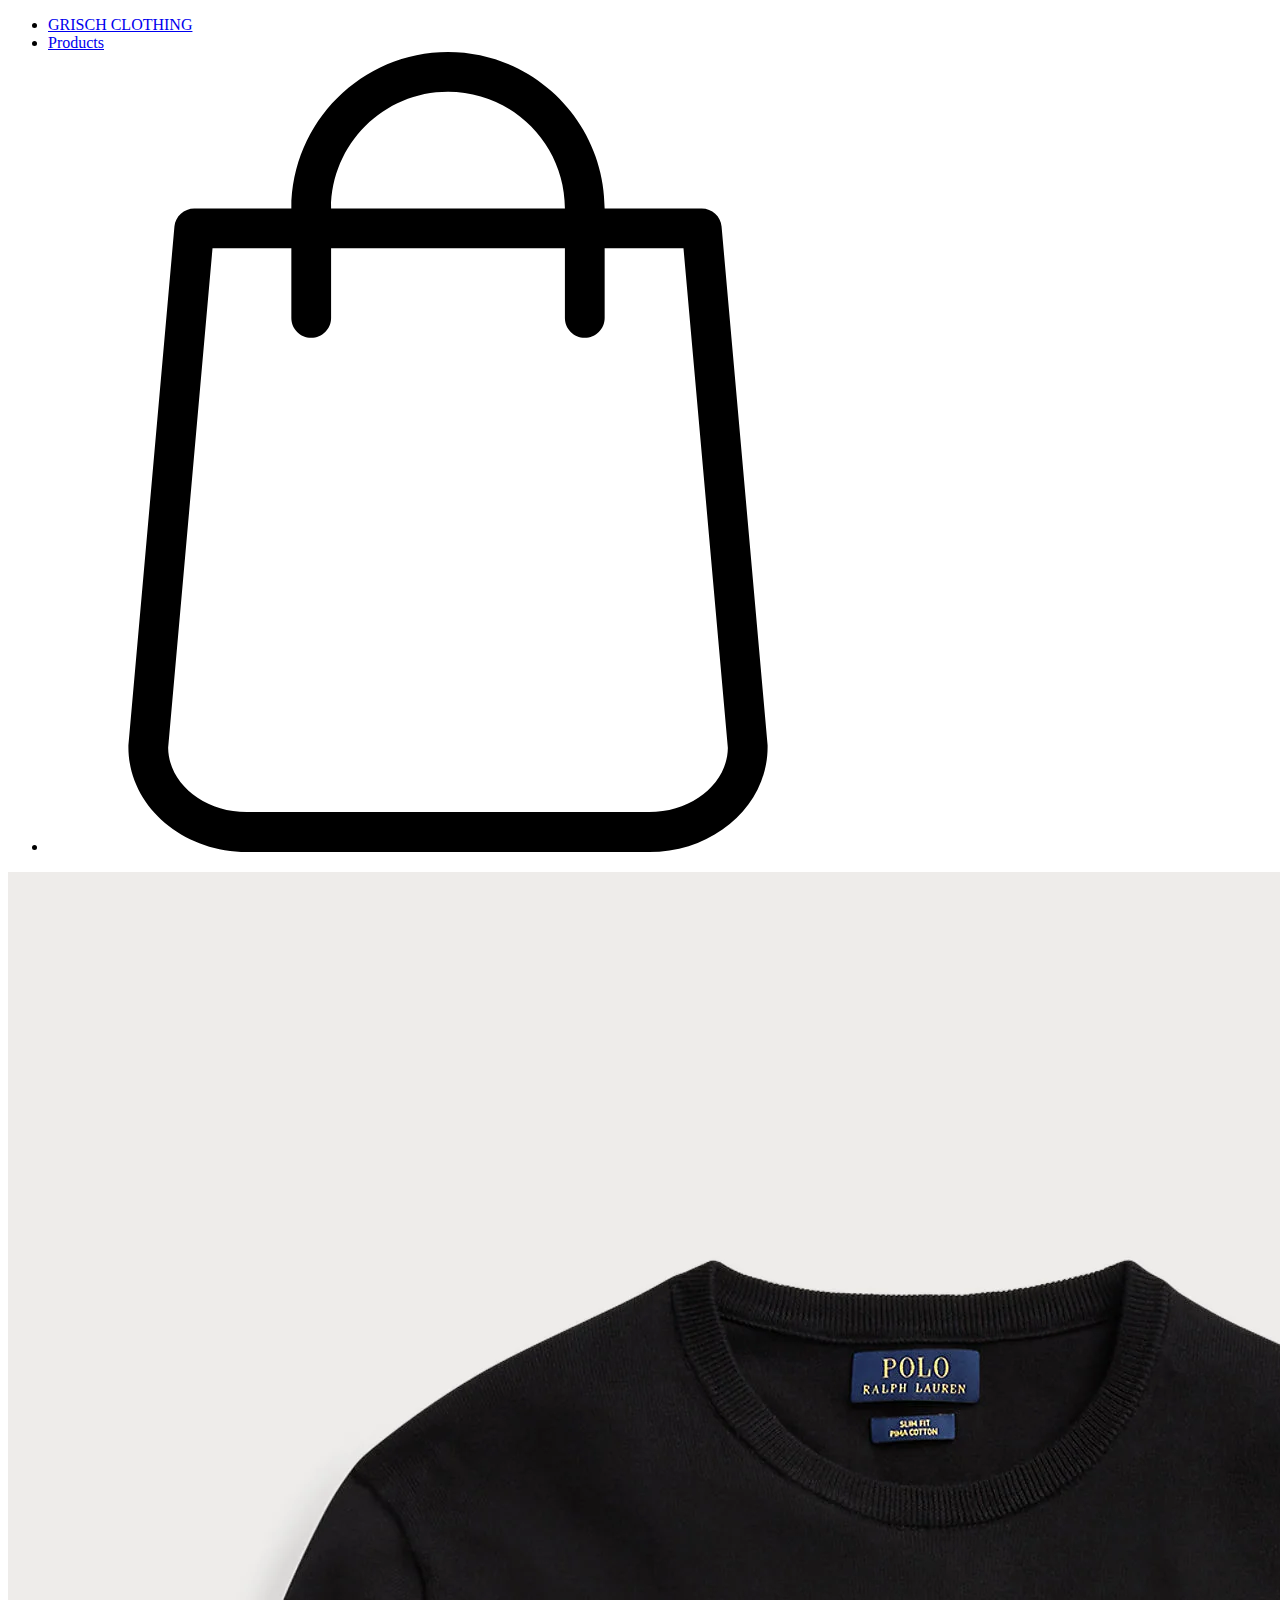
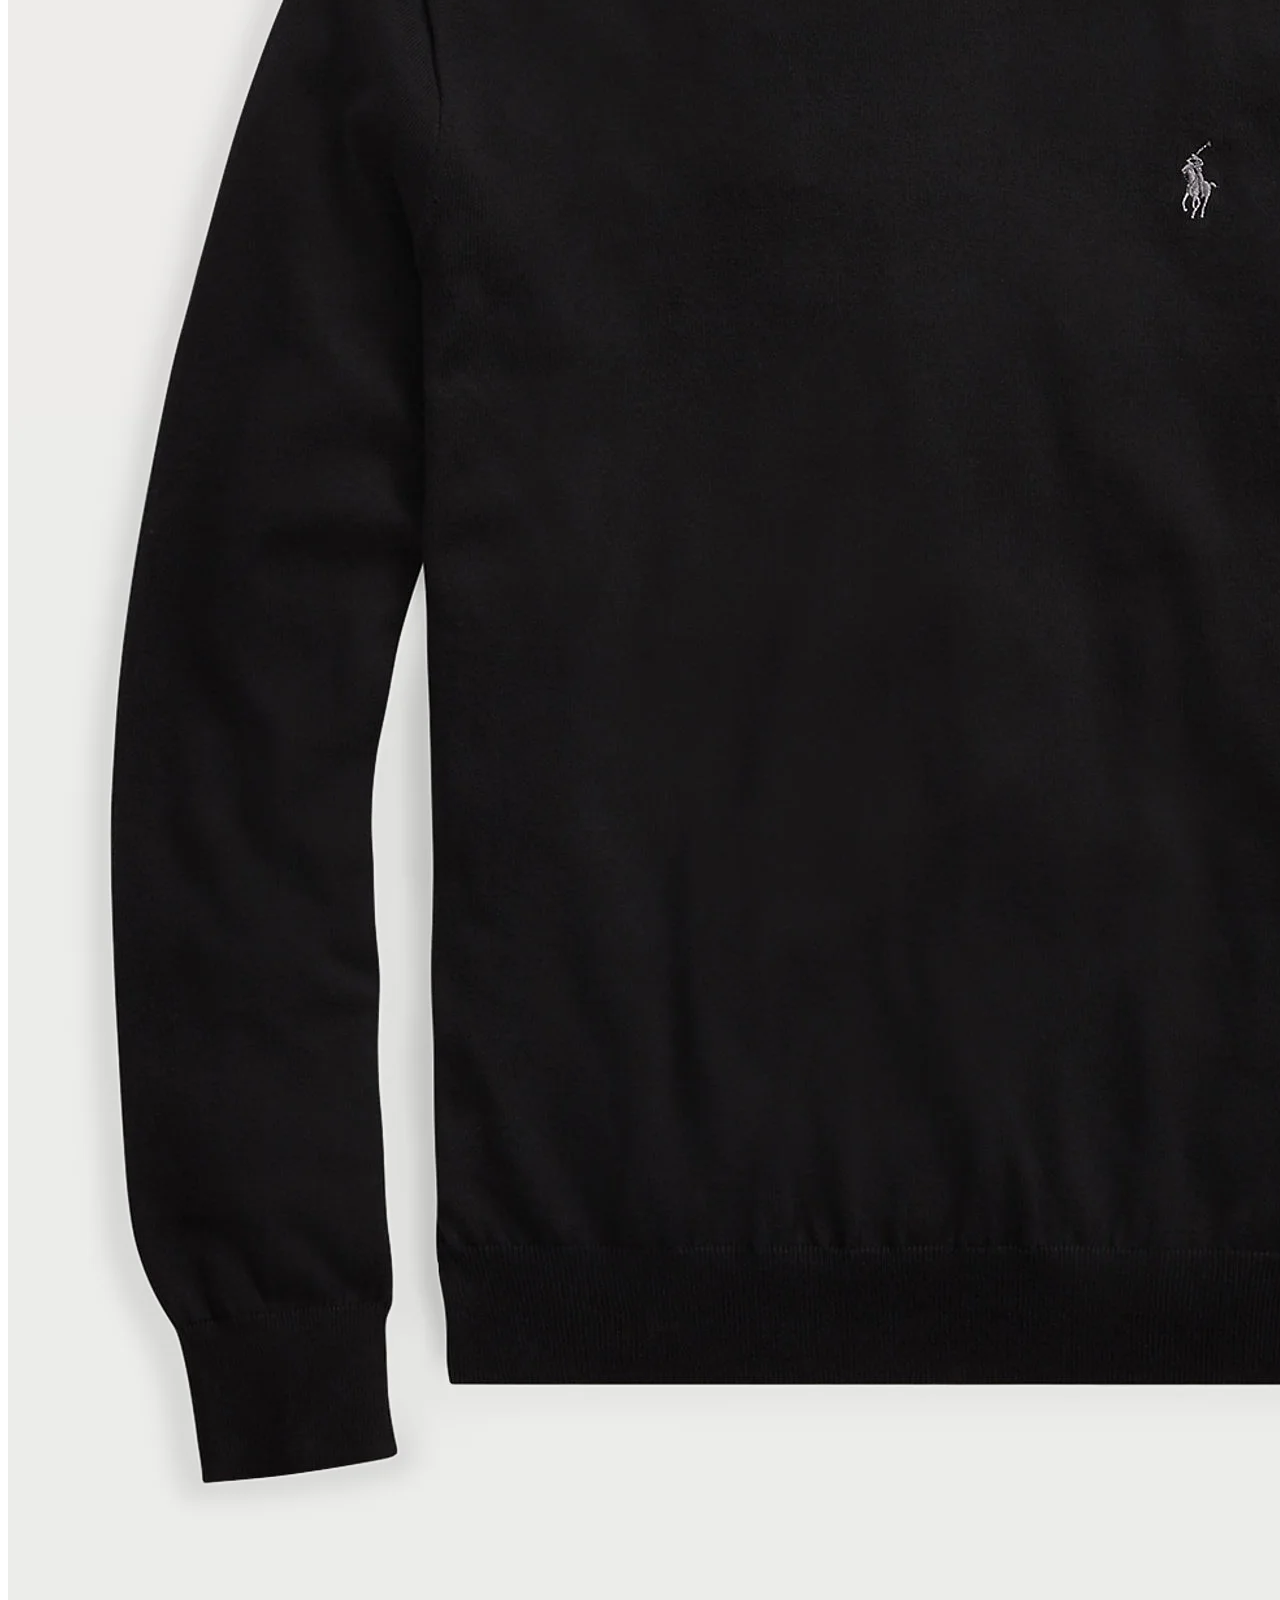
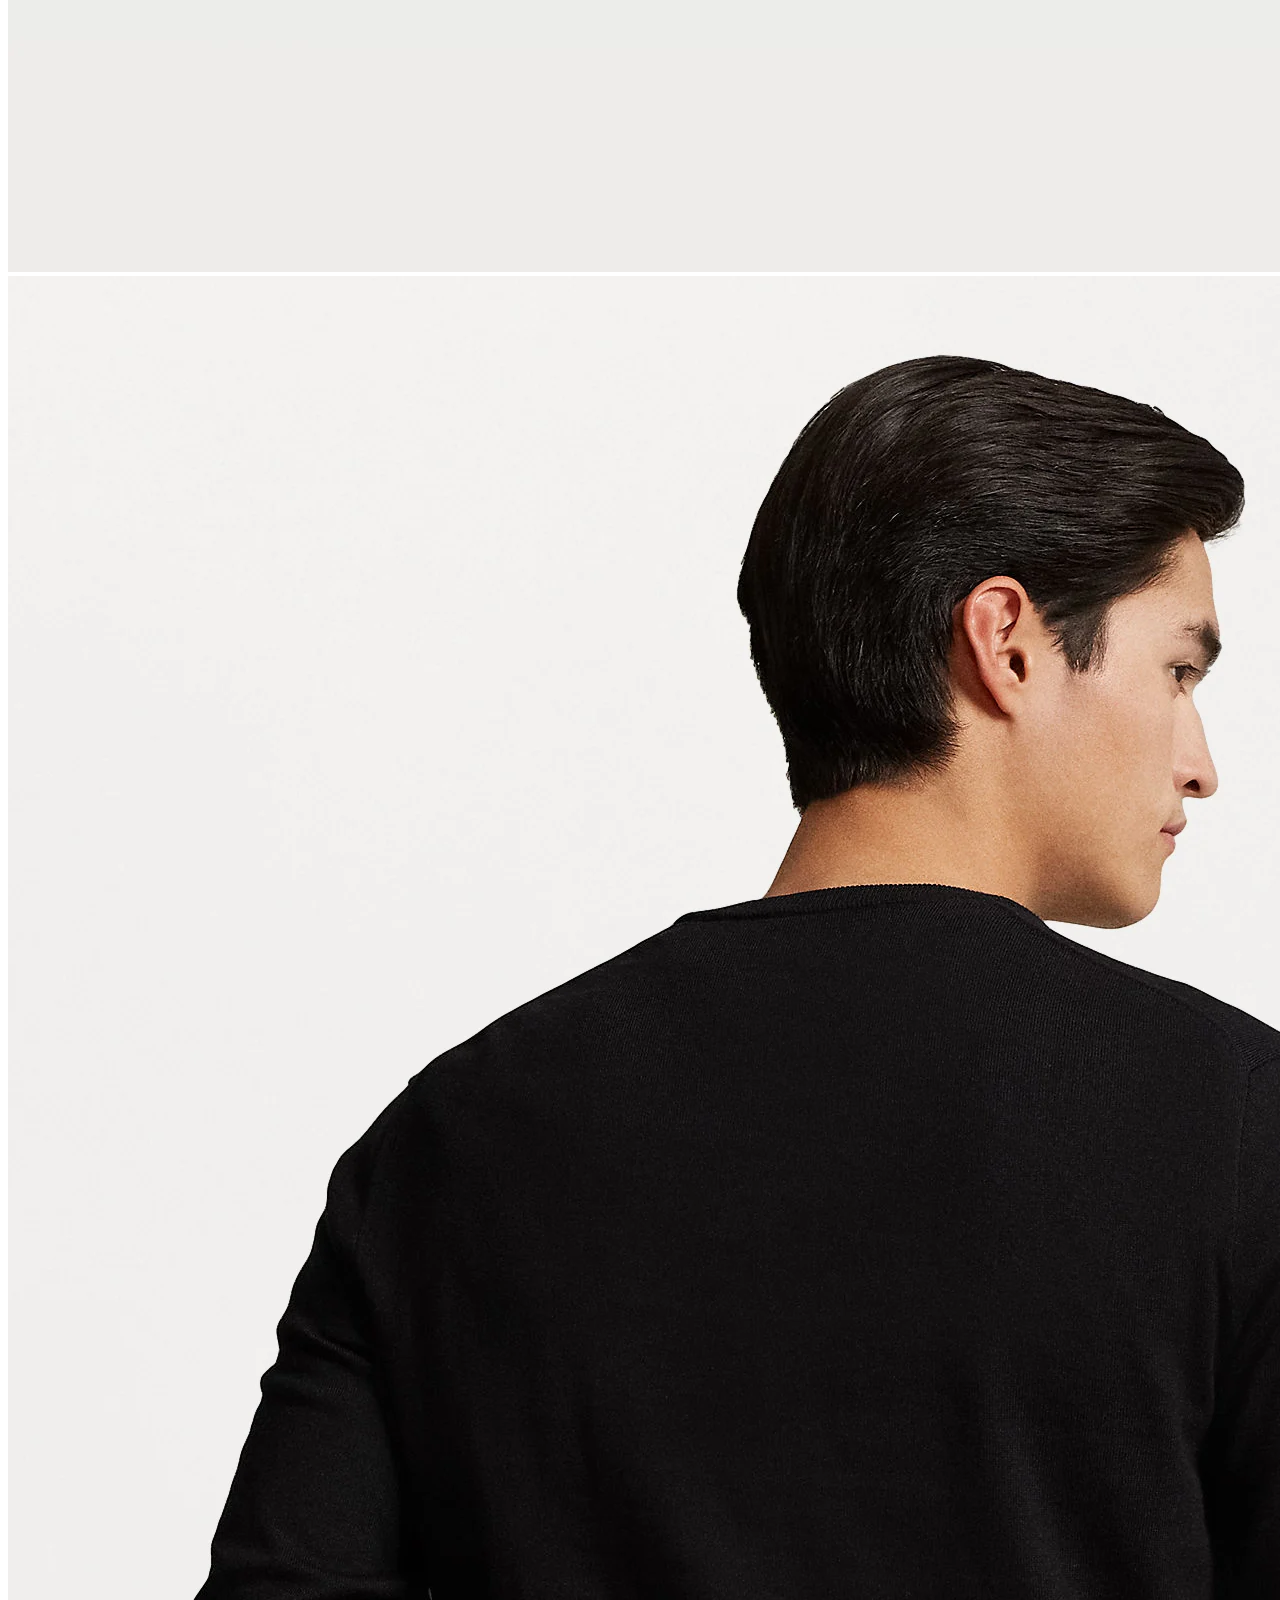
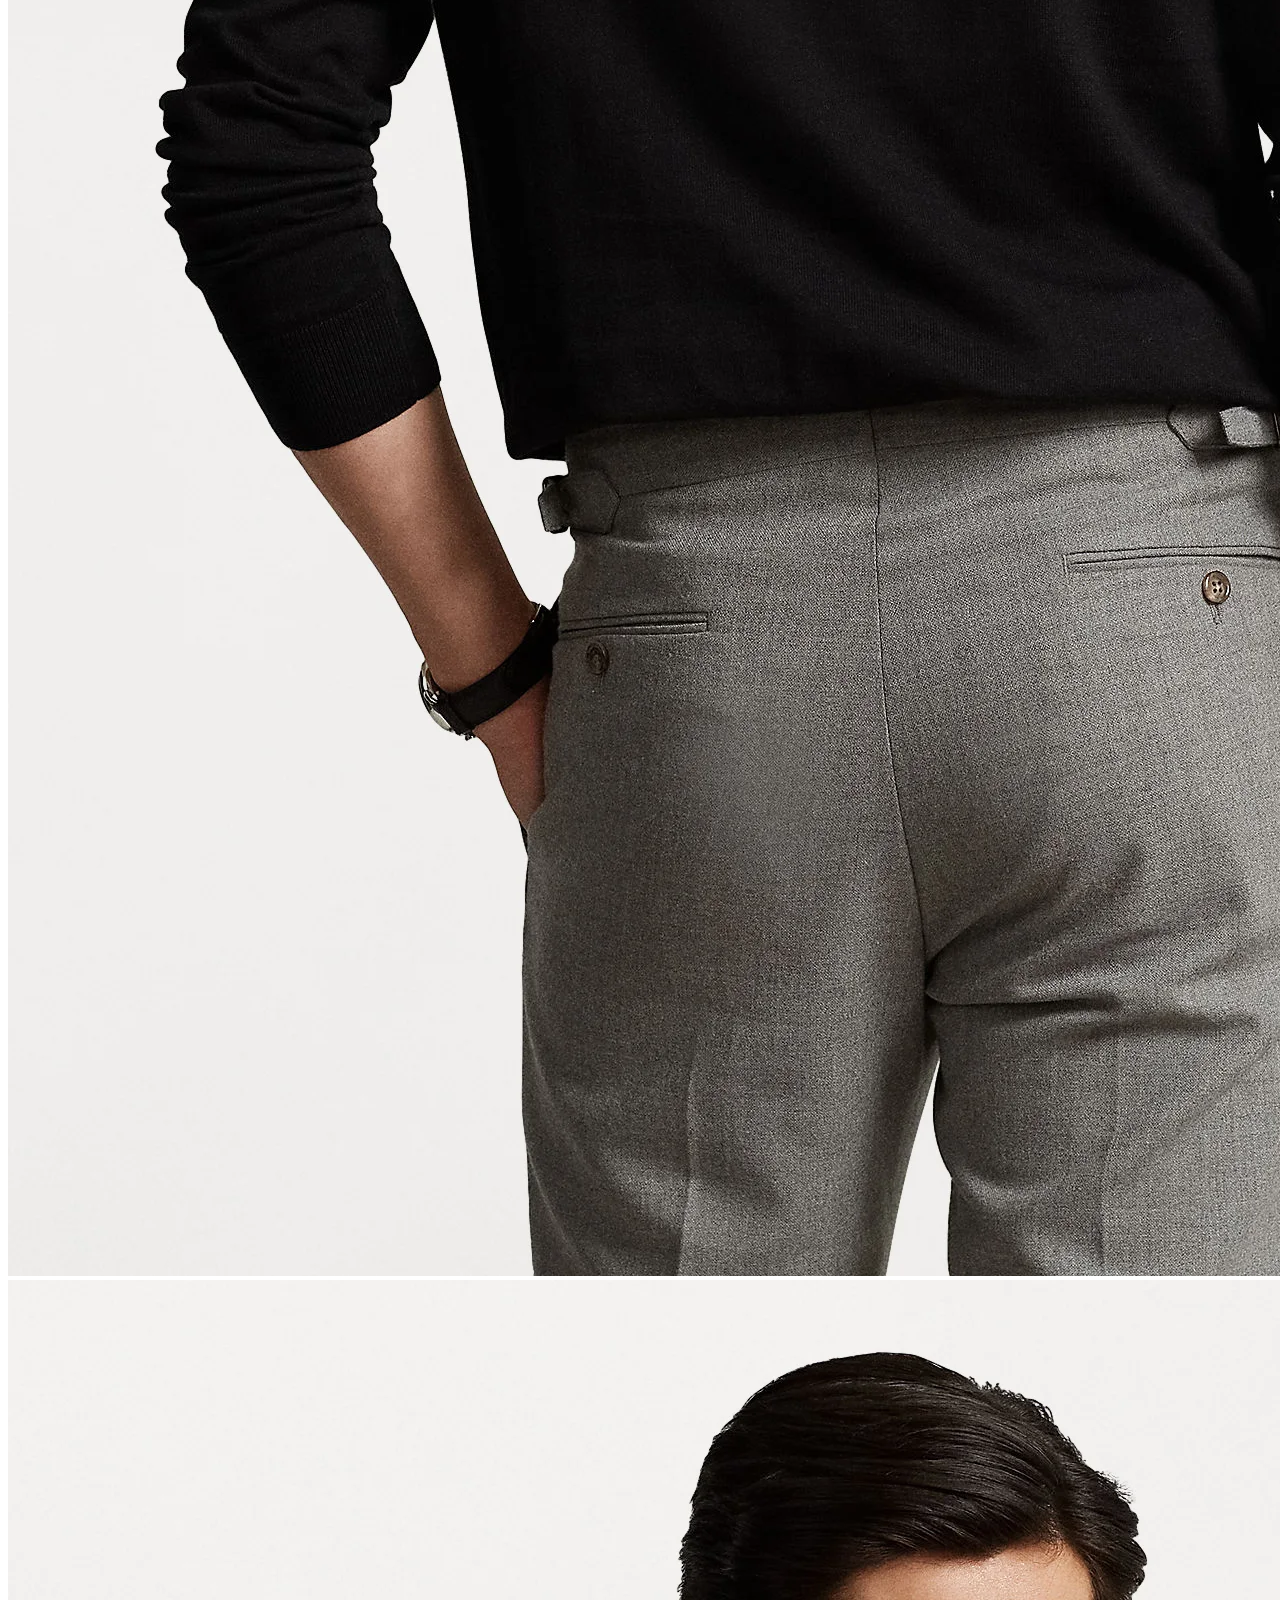
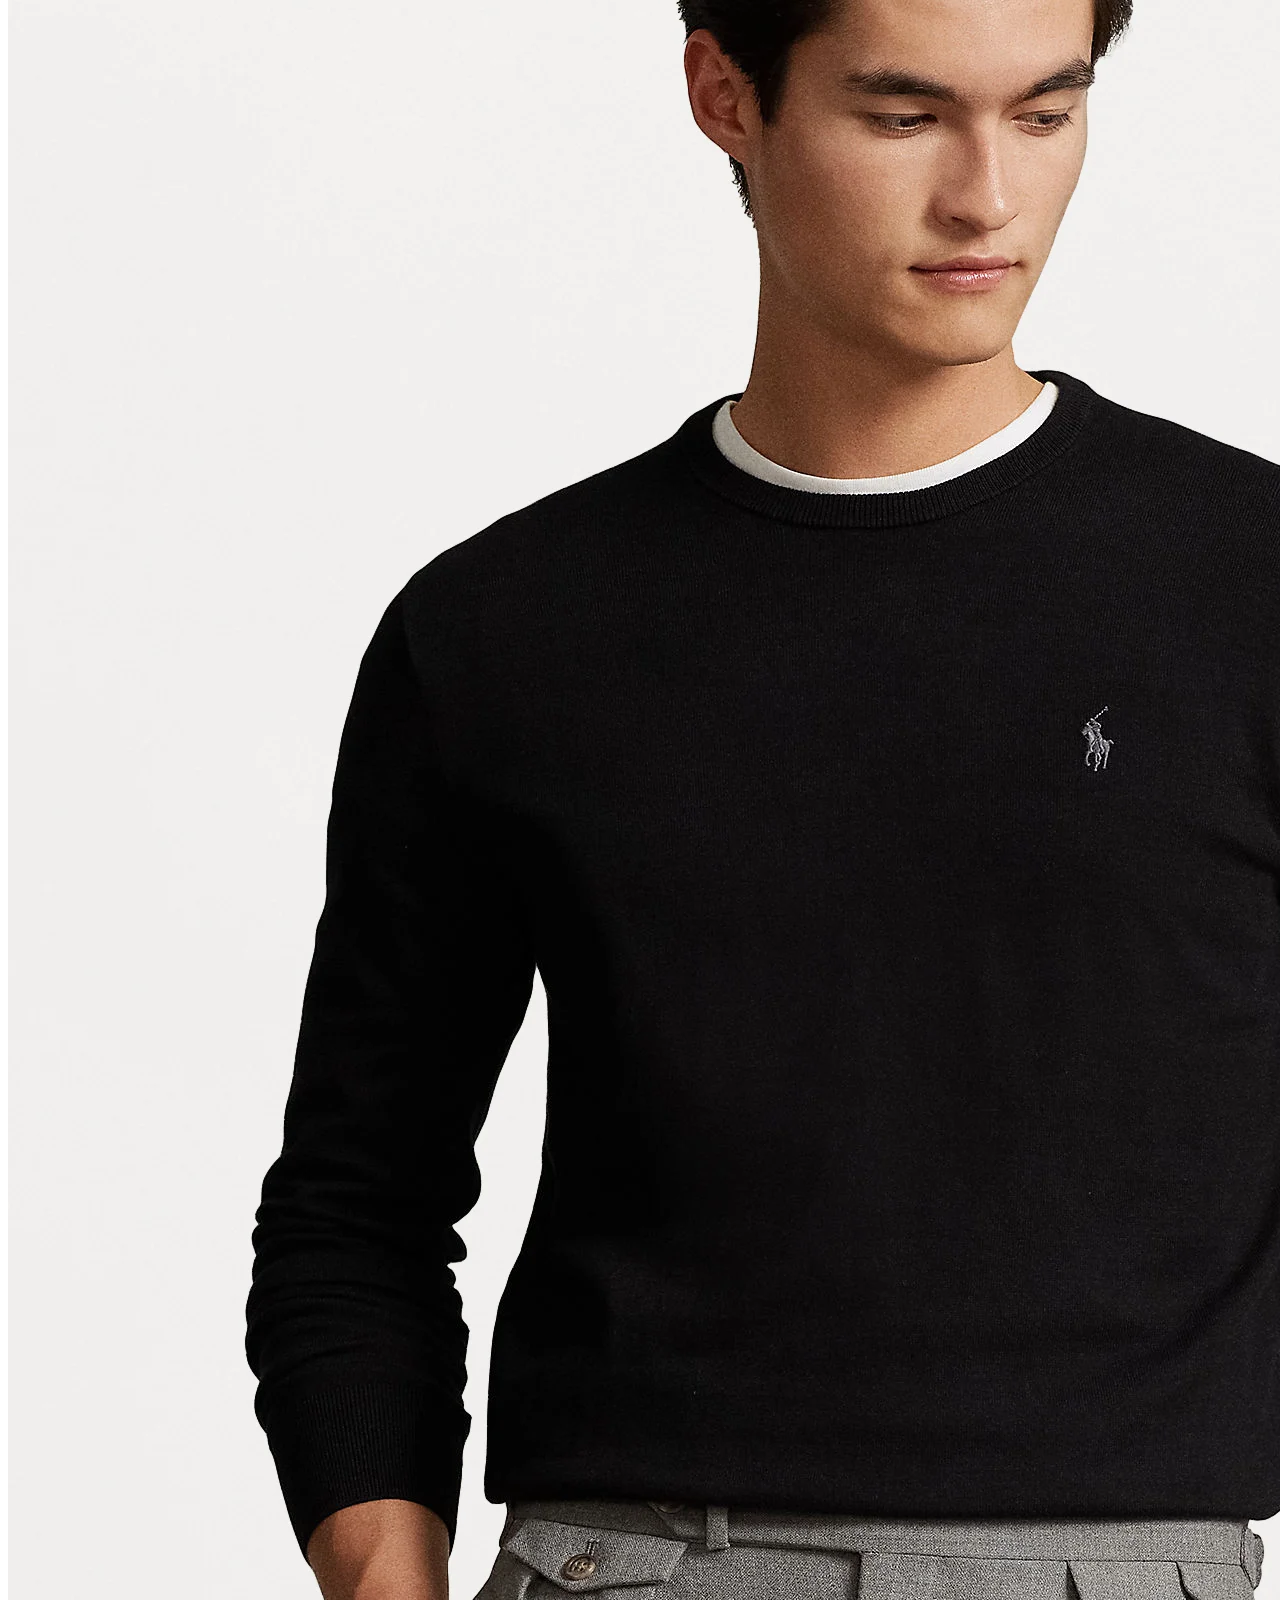
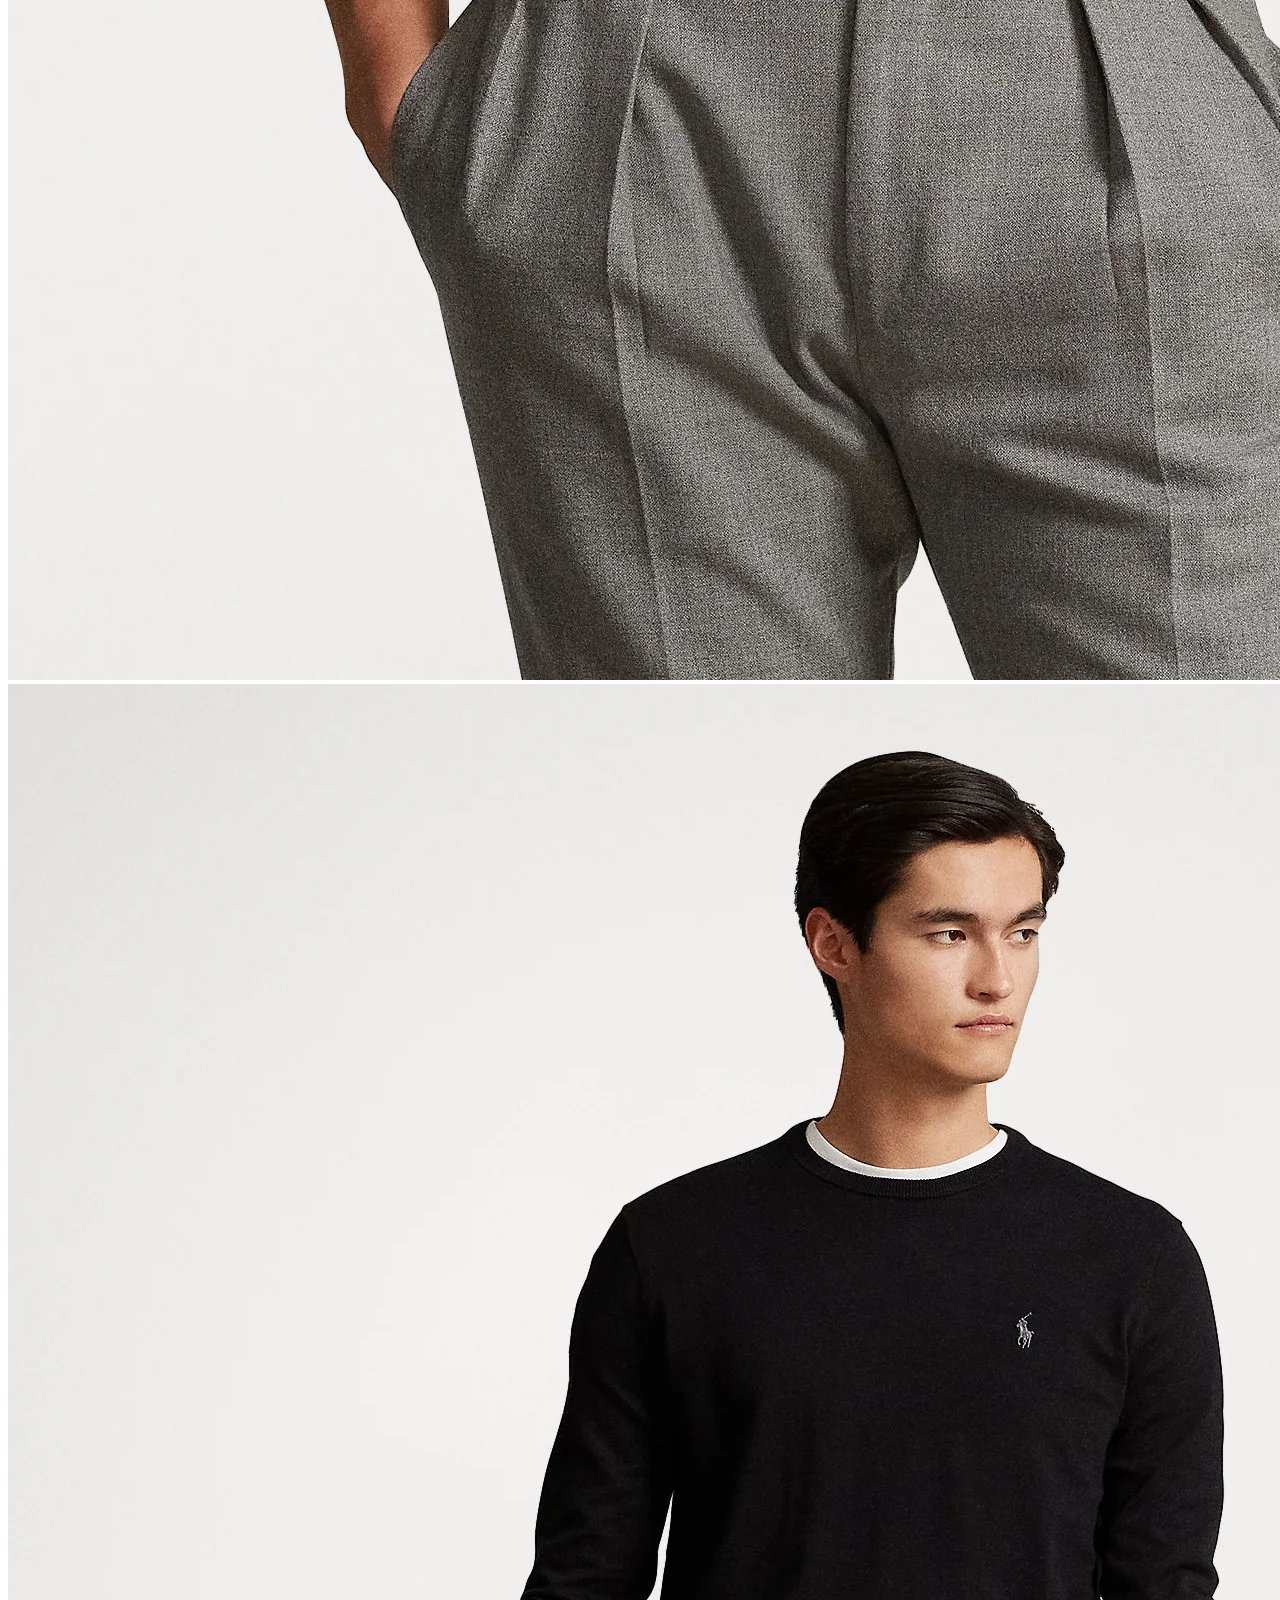
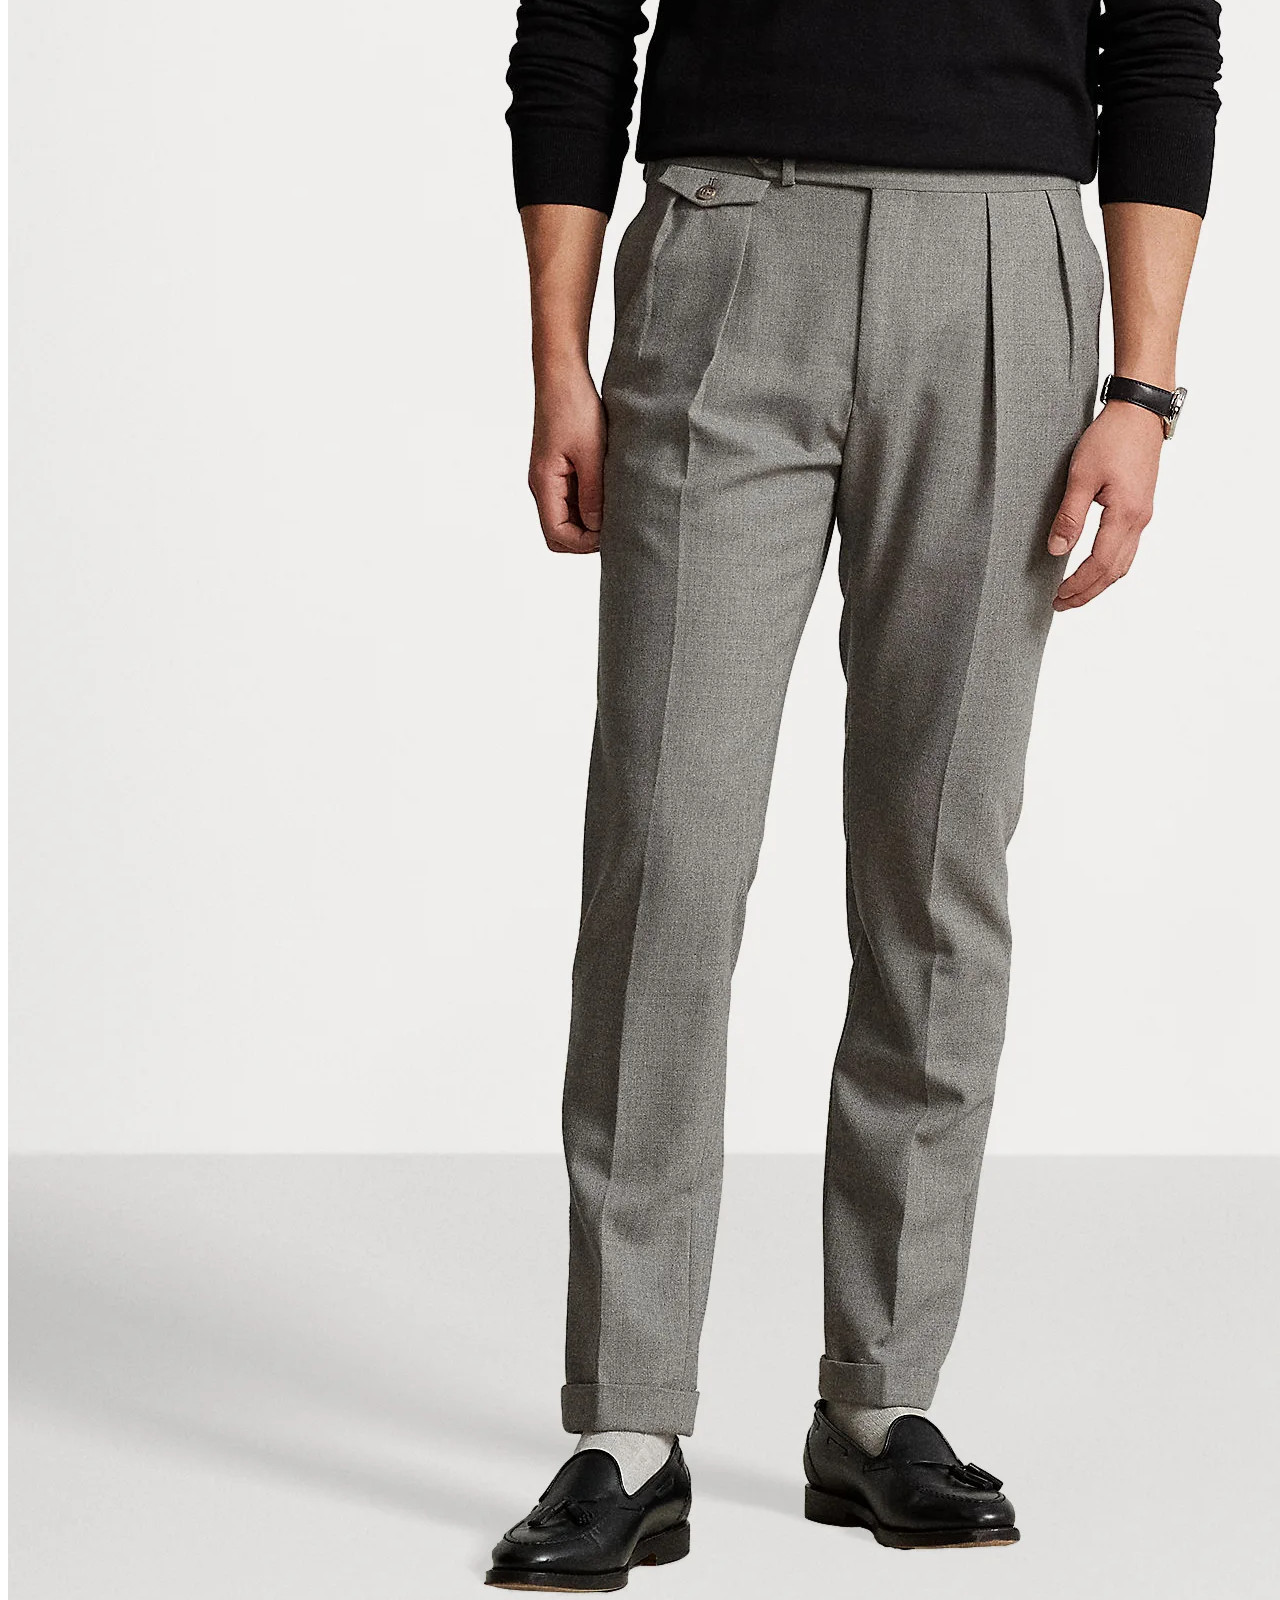
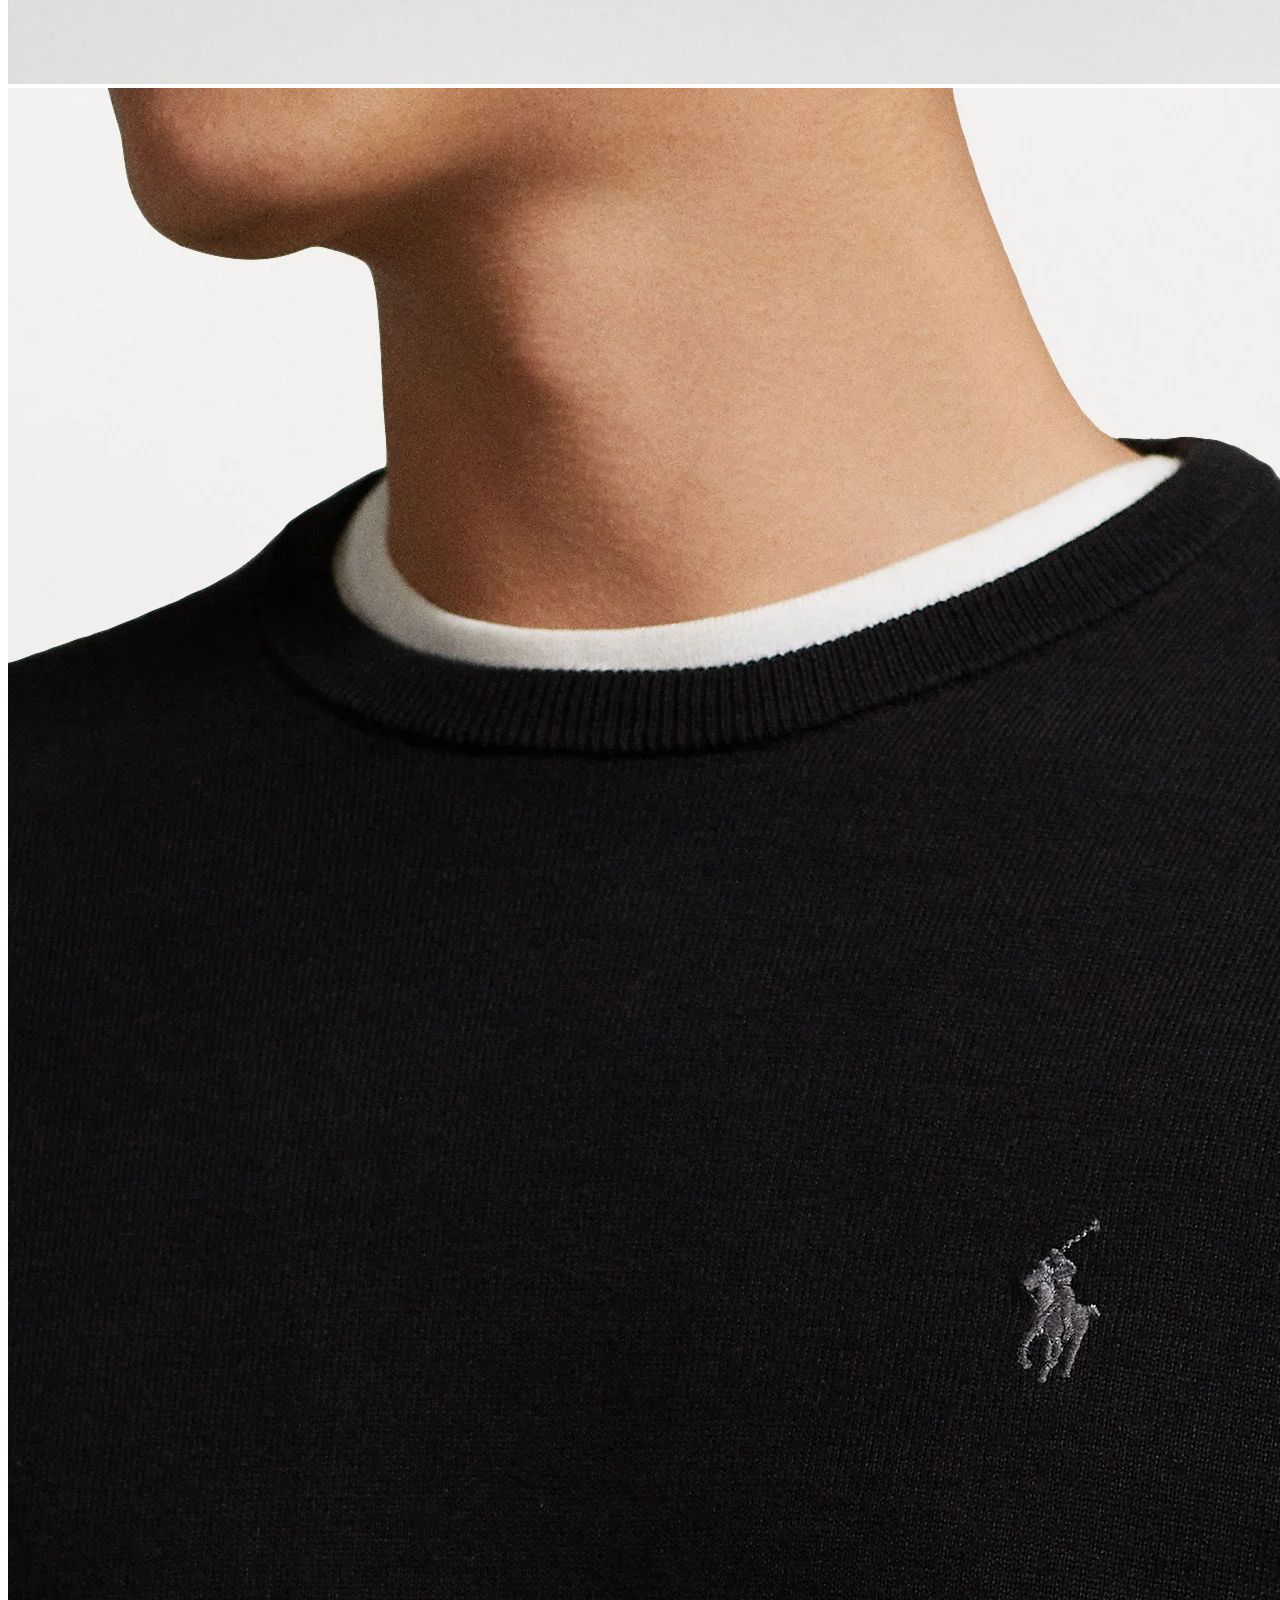
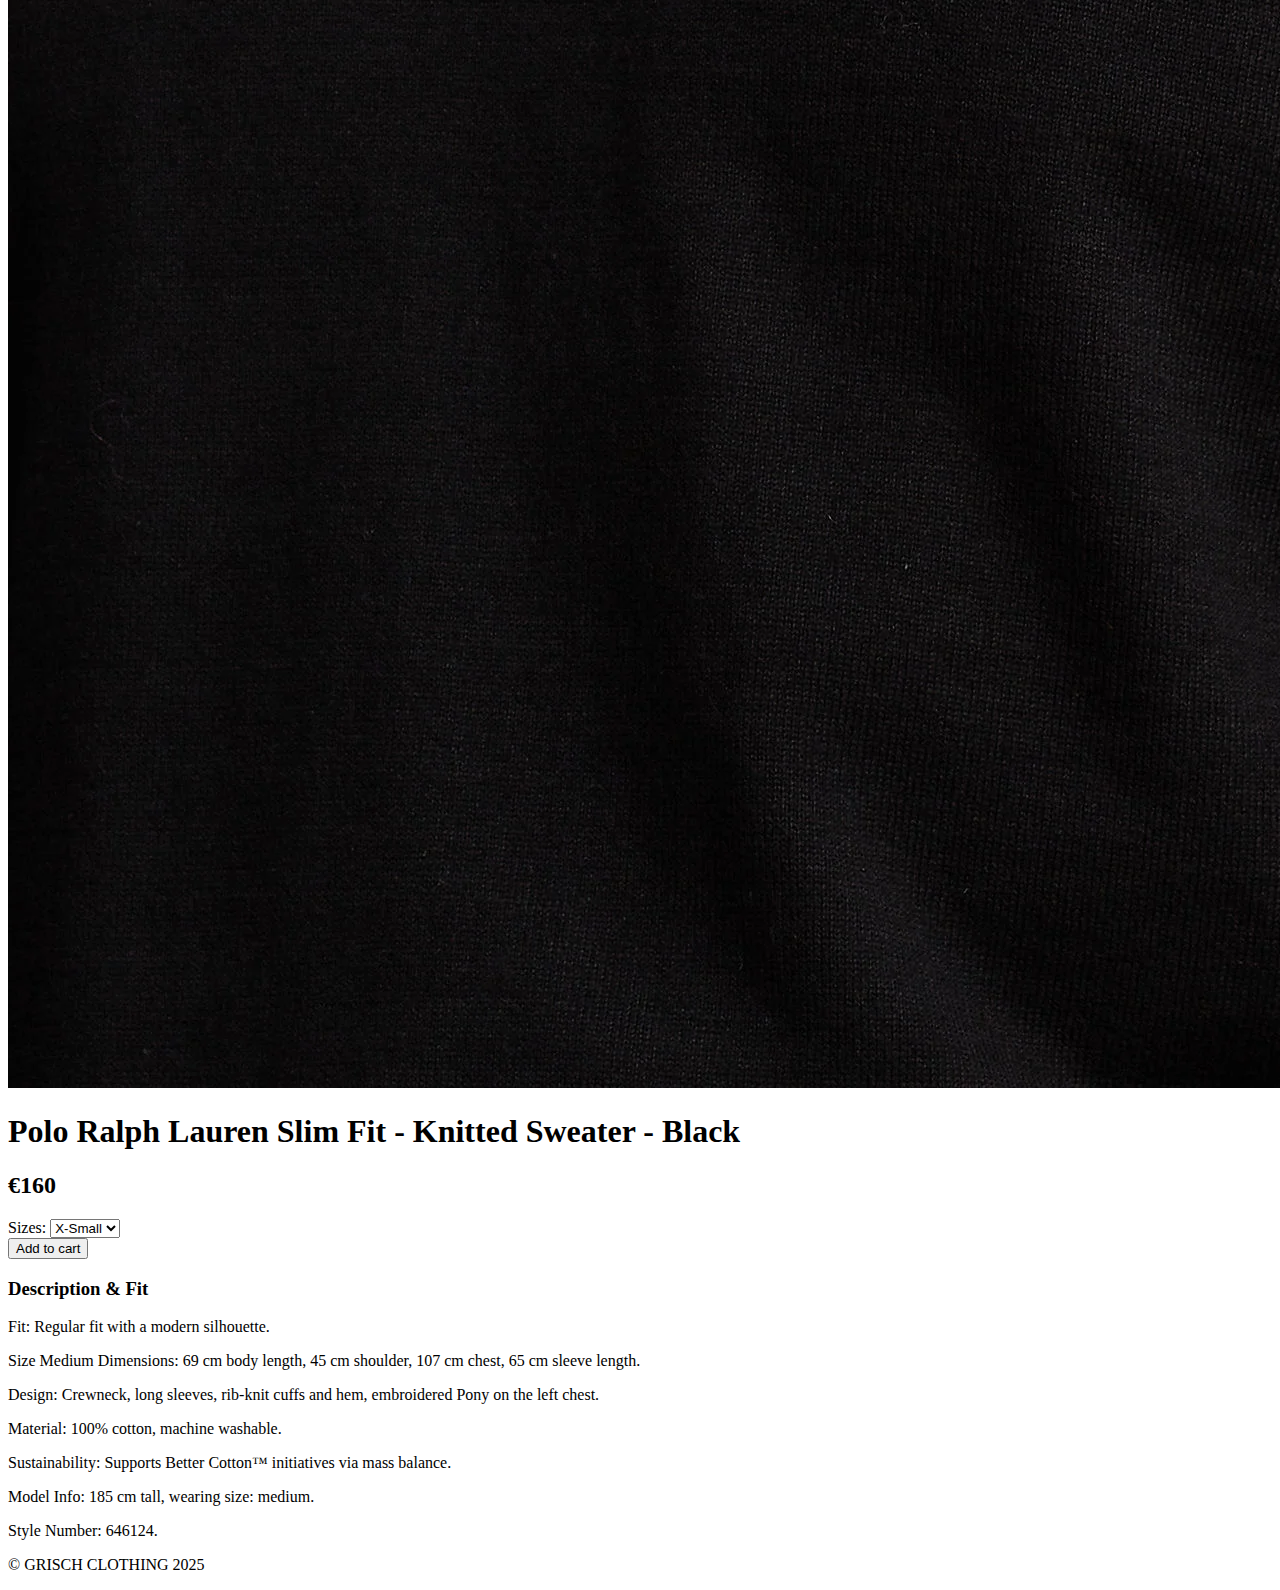
==== detail-page.html @ 0d4b4e0d "Add button and size dropdown menu to detailpage" ====
<!DOCTYPE html>
<html lang="en">
  <head>
    <meta charset="UTF-8" />
    <meta name="viewport" content="width=device-width, initial-scale=1.0" />
    <title>Polo Ralph Lauren Knitted Sweater - Black</title>

    <link rel="preconnect" href="https://fonts.googleapis.com" />
    <link rel="preconnect" href="https://fonts.gstatic.com" crossorigin />
    <link
      href="https://fonts.googleapis.com/css2?family=DM+Serif+Text:ital@0;1&family=Montserrat:ital,wght@0,100..900;1,100..900&display=swap"
      rel="stylesheet"
    />

    <link rel="stylesheet" href="css/main.css" />
  </head>
  <body>
    <header>
      <nav>
        <ul id="nav-bar">
          <li><a href="index.html">GRISCH CLOTHING</a></li>
          <li><a href="product-page.html">Products</a></li>
          <li>
            <a href="shopping-cart.html">
              <img
                src="Images\Navigation\shopping-bag.svg"
                alt="Shopping bag icon"
                id="shopping-bag-icon"
            /></a>
          </li>
        </ul>
      </nav>
    </header>
    <main>
      <div class="detail-container">
        <div class="detail-images">
          <div class="featured-image">
            <img
              src="Images\Products\Product-Image-01(1).webp"
              alt="Polo Ralph Lauren Knitted Sweater - Black"
            />
          </div>
          <div class="flex-images">
            <img
              src="Images\Products\Product-Image-01(2).webp"
              alt="Polo Ralph Lauren Knitted Sweater - Black"
            />
            <img
              src="Images\Products\Product-Image-01(3).webp"
              alt="Polo Ralph Lauren Knitted Sweater - Black"
            />
            <img
              src="Images\Products\Product-Image-01(4).webp"
              alt="Polo Ralph Lauren Knitted Sweater - Black"
            />
            <img
              src="Images\Products\Product-Image-01(5).webp"
              alt="Polo Ralph Lauren Knitted Sweater - Black"
            />
          </div>
        </div>
        <div class="detail-info">
          <div class="product-title">
            <h1>Polo Ralph Lauren Slim Fit - Knitted Sweater - Black</h1>
          </div>
          <div class="product-price">
            <h2>€160</h2>
          </div>
          <div class="product-size">
            <label for="sizes">Sizes: </label>
            <select id="sizes">
              <option value="xs">X-Small</option>
              <option value="small">Small</option>
              <option value="medium">Medium</option>
              <option value="large">Large</option>
              <option value="xl">X-Large</option>
            </select>
          </div>
          <button id="add-to-cart">Add to cart</button>
          <div class="product-info">
            <h3>Description & Fit</h3>
            <p>Fit: Regular fit with a modern silhouette.</p>
            <p>
              Size Medium Dimensions: 69 cm body length, 45 cm shoulder, 107 cm
              chest, 65 cm sleeve length.
            </p>
            <p>
              Design: Crewneck, long sleeves, rib-knit cuffs and hem,
              embroidered Pony on the left chest.
            </p>
            <p>Material: 100% cotton, machine washable.</p>
            <p>
              Sustainability: Supports Better Cotton™ initiatives via mass
              balance.
            </p>
            <p>Model Info: 185 cm tall, wearing size: medium.</p>
            <p>Style Number: 646124.</p>
          </div>
        </div>
      </div>
    </main>
    <footer>
      <p>© GRISCH CLOTHING 2025</p>
    </footer>
  </body>
</html>
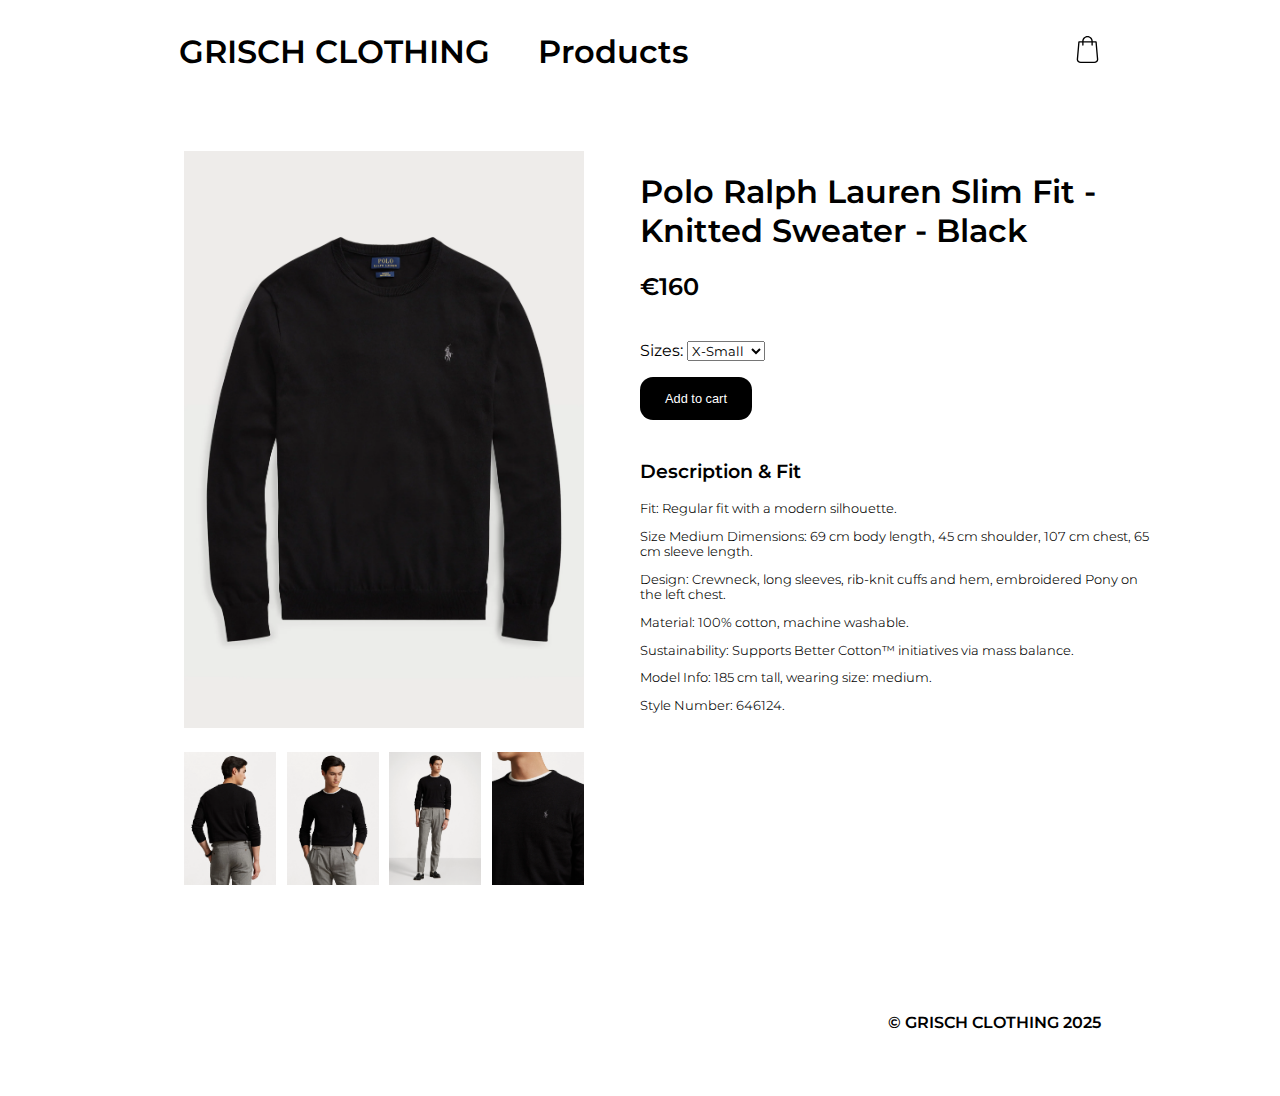
==== commit 8abace77: "changed css to large letters" ====
--- a/detail-page.html
+++ b/detail-page.html
@@ -11,8 +11,8 @@
       href="https://fonts.googleapis.com/css2?family=DM+Serif+Text:ital@0;1&family=Montserrat:ital,wght@0,100..900;1,100..900&display=swap"
       rel="stylesheet"
     />
-
-    <link rel="stylesheet" href="css/main.css" />
+    <link rel="stylesheet" href="CSS/main.css" />
+    <script src="JS/detail-page-add-to-cart.js" defer></script>
   </head>
   <body>
     <header>
@@ -60,11 +60,13 @@
           </div>
         </div>
         <div class="detail-info">
-          <div class="product-title">
-            <h1>Polo Ralph Lauren Slim Fit - Knitted Sweater - Black</h1>
+          <div id="product-title">
+            <h1 id="item-name-sweater-one">
+              Polo Ralph Lauren Slim Fit - Knitted Sweater - Black
+            </h1>
           </div>
-          <div class="product-price">
-            <h2>€160</h2>
+          <div>
+            <h2 id="product-price">€160</h2>
           </div>
           <div class="product-size">
             <label for="sizes">Sizes: </label>
@@ -76,7 +78,12 @@
               <option value="xl">X-Large</option>
             </select>
           </div>
-          <button id="add-to-cart">Add to cart</button>
+          <button
+            class="add-to-cart"
+            id="button-polo-ralph-lauren-knitted-sweater-black"
+          >
+            Add to cart
+          </button>
           <div class="product-info">
             <h3>Description & Fit</h3>
             <p>Fit: Regular fit with a modern silhouette.</p>
--- a/CSS/main.css
+++ b/CSS/main.css
@@ -0,0 +1,321 @@
+/* GENERAL */
+
+* {
+  font-family: "Montserrat", serif;
+  font-optical-sizing: auto;
+}
+
+body {
+  margin: 0;
+}
+
+p {
+  font-size: 1rem;
+}
+
+a,
+p,
+h1,
+h2,
+h3,
+h4,
+h5 {
+  color: rgb(0, 0, 0);
+  text-decoration: none;
+  font-weight: 600;
+}
+
+ul {
+  list-style: none;
+  padding: 0;
+}
+
+/* NAVIGATION */
+
+#nav-bar {
+  padding: 0;
+  display: flex;
+  list-style: none;
+  align-items: baseline;
+  margin: 2rem 14% 5rem 14%;
+  font-size: 2rem;
+}
+
+li:first-child {
+  margin-right: 3rem;
+}
+
+li:last-child {
+  margin-left: auto;
+}
+
+#shopping-bag-icon {
+  width: 1.7rem;
+}
+
+/* FOOTER */
+
+footer {
+  text-align: right;
+  margin: 8rem 14% 4rem;
+}
+
+/* INDEX / HOMEPAGE */
+
+#folded-sweaters {
+  width: 100%;
+}
+
+#start-shopping-text {
+  margin: 4rem;
+  font-size: 1.7em;
+  display: flex;
+  justify-content: center;
+  align-items: center;
+}
+
+/* Shopping Cart */
+
+#shopping-cart-container {
+  margin: 0% 14% 30rem 14%;
+  display: grid;
+  grid-template-columns: 1fr 14rem;
+  grid-auto-rows: auto;
+  line-height: 2.3rem;
+}
+
+#price-and-pay {
+  display: flex;
+}
+
+.black-background-color {
+  background-color: black;
+  color: white;
+}
+
+.pay-button {
+  margin-top: 3rem;
+  font-size: 1.5rem;
+  background-color: rgb(0, 0, 0);
+  color: white;
+  border-style: none;
+  border-radius: 13px;
+  width: 7rem;
+  height: 2.7rem;
+  font-family: sans-serif;
+  transition: all 0.35s ease;
+  cursor: pointer;
+}
+
+.remove-button {
+  font-size: 1rem;
+  background-color: rgb(0, 0, 0);
+  color: white;
+  border-style: none;
+  border-radius: 13px;
+  width: 7rem;
+  height: 2rem;
+  font-family: sans-serif;
+  transition: all 0.35s ease;
+  cursor: pointer;
+}
+
+#pay-button:hover {
+  background-color: rgba(0, 0, 0, 0.6);
+}
+
+.add-to-cart {
+  margin-top: 1rem;
+  font-size: 0.8rem;
+  background-color: rgba(0, 0, 0, 1);
+  color: white;
+  border-style: none;
+  border-radius: 13px;
+  width: 7rem;
+  height: 2.7rem;
+  font-family: sans-serif;
+  transition: all 0.35s ease;
+  cursor: pointer;
+}
+
+.add-to-cart:hover {
+  background-color: rgba(0, 0, 0, 0.6);
+}
+
+/*DETAIL PAGE*/
+.detail-container {
+  display: grid;
+  margin-left: 10%;
+  margin-right: 10%;
+  grid-template-columns: 1fr 1fr;
+}
+
+.detail-images {
+  display: grid;
+  width: 400px;
+  justify-self: center;
+  justify-content: center;
+}
+
+.featured-image img {
+  justify-self: center;
+  width: 100%;
+}
+
+.flex-images {
+  display: flex;
+  width: 100%;
+  margin-top: 5%;
+  justify-content: space-between;
+}
+
+.flex-images img {
+  width: 23%;
+  height: auto;
+  object-fit: cover;
+  transition: all 0.5s ease;
+}
+
+.product-info p {
+  font-weight: 350;
+  font-size: 0.8rem;
+}
+
+.product-info {
+  padding-top: 4%;
+}
+
+.product-size {
+  padding-top: 4%;
+}
+
+.product-size select {
+  outline: none;
+}
+
+/*PRODUCT PAGE*/
+.product-grid {
+  display: grid;
+  grid-template-columns: repeat(2, 1fr 1fr);
+  width: 80%;
+  justify-self: center;
+  grid-column-gap: 5%;
+}
+
+.product-item {
+  display: flex;
+  flex-direction: column;
+  align-items: center;
+  justify-content: space-between;
+  justify-self: center;
+  width: 100%;
+  max-width: 250px;
+  gap: 2px;
+  text-align: center;
+  margin-bottom: 50px;
+}
+
+.product-item img {
+  width: 100%;
+}
+
+/* RESPONSIVE */
+
+/*navigation-bar and detail page*/
+@media screen and (max-width: 1000px) {
+  #nav-bar {
+    flex-direction: column;
+  }
+  li:last-child {
+    margin-left: 0;
+  }
+  #product-title {
+    font-size: 1em;
+  }
+  #product-price {
+    font-size: 1.1em;
+  }
+  .product-grid {
+    grid-column-gap: 5%;
+  }
+}
+
+/*shopping cart and detail page*/
+@media screen and (max-width: 1150px) {
+  #shopping-cart-container {
+    grid-template-columns: 1fr;
+  }
+  .detail-container {
+    grid-column-gap: 5%;
+  }
+  .product-grid {
+    grid-template-columns: 1fr 1fr 1fr;
+  }
+}
+
+@media screen and (max-width: 767px) {
+  .detail-container {
+    grid-template-columns: 1fr;
+    grid-row-gap: 3%;
+    justify-content: center;
+  }
+  .detail-images {
+    width: 80%;
+  }
+  #product-price {
+    font-size: 1.1em;
+  }
+  .product-grid {
+    grid-template-columns: 1fr 1fr;
+  }
+  .product-item a,
+  p {
+    font-size: 0.8rem;
+  }
+}
+
+@media screen and (max-width: 676px) {
+  #folded-sweaters {
+    width: 100vw;
+    height: 30vh;
+    object-fit: cover;
+    object-position: center;
+    display: block;
+  }
+}
+
+.product-item img:hover,
+.flex-images img:hover {
+  animation: hovereffect-in 0.4s ease-in-out forwards;
+}
+
+.product-item img,
+.flex-images img {
+  animation: hovereffect-out 0.4s ease-in-out forwards;
+}
+
+@keyframes hovereffect-in {
+  0% {
+    transform: scale(1);
+    box-shadow: 0 0 0px transparent;
+  }
+
+  100% {
+    transform: scale(1.05);
+    box-shadow: 0 0 15px #00000073;
+    cursor: pointer;
+  }
+}
+
+@keyframes hovereffect-out { 
+  0% {
+    transform: scale(1.05);
+    box-shadow: 0 0 15px #00000073;
+    cursor: pointer;
+  }
+
+  100% {
+    transform: scale(1);
+    box-shadow: 0 0 0px transparent;
+  }
+}